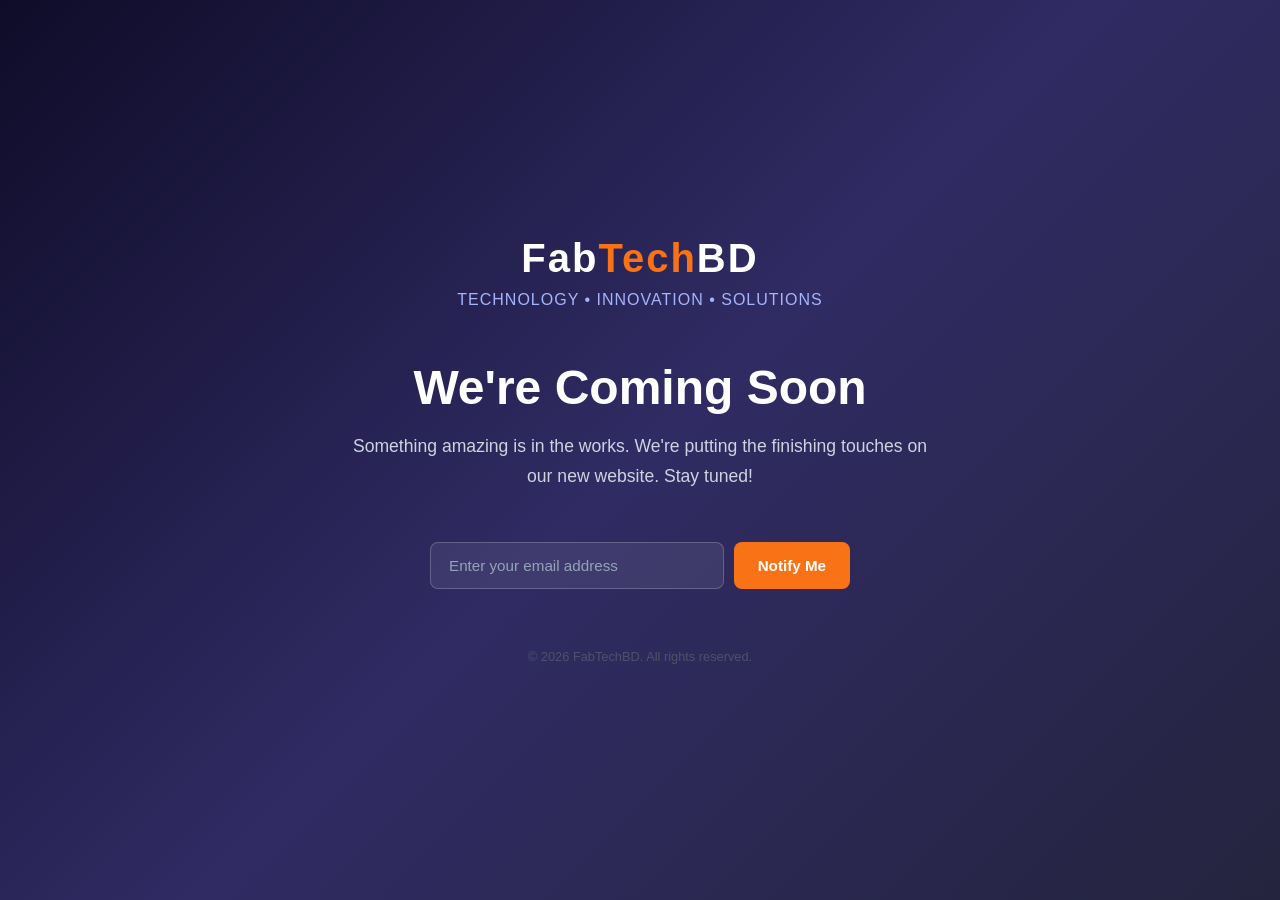
==== index.html @ 2aa3e3fb "Add initial HTML structure for coming soon page" ====
<!DOCTYPE html>
<html lang="en">
<head>
  <meta charset="UTF-8" />
  <meta name="viewport" content="width=device-width, initial-scale=1.0"/>
  <title>Coming Soon | FabTechBD</title>
  <style>
    * { margin: 0; padding: 0; box-sizing: border-box; }
    body { min-height: 100vh; display: flex; align-items: center; justify-content: center; background: linear-gradient(135deg, #0f0c29, #302b63, #24243e); font-family: 'Segoe UI', Tahoma, Geneva, Verdana, sans-serif; color: #fff; text-align: center; padding: 20px; }
    .container { max-width: 600px; }
    .logo { font-size: 2.5rem; font-weight: 800; letter-spacing: 2px; margin-bottom: 10px; }
    .logo span { color: #f97316; }
    .tagline { font-size: 1rem; color: #a5b4fc; margin-bottom: 50px; letter-spacing: 1px; text-transform: uppercase; }
    h1 { font-size: 3rem; font-weight: 700; margin-bottom: 16px; line-height: 1.2; }
    p { font-size: 1.1rem; color: #cbd5e1; margin-bottom: 50px; line-height: 1.7; }
    .countdown { display: flex; justify-content: center; gap: 20px; margin-bottom: 50px; flex-wrap: wrap; }
    .countdown-item { background: rgba(255,255,255,0.08); border: 1px solid rgba(255,255,255,0.15); border-radius: 12px; padding: 20px 24px; min-width: 90px; }
    .countdown-item .number { font-size: 2.5rem; font-weight: 700; color: #f97316; display: block; }
    .countdown-item .label { font-size: 0.75rem; color: #94a3b8; text-transform: uppercase; letter-spacing: 1px; margin-top: 4px; }
    .notify-form { display: flex; gap: 10px; max-width: 420px; margin: 0 auto; flex-wrap: wrap; justify-content: center; }
    .notify-form input { flex: 1; min-width: 220px; padding: 14px 18px; border-radius: 8px; border: 1px solid rgba(255,255,255,0.2); background: rgba(255,255,255,0.08); color: #fff; font-size: 0.95rem; outline: none; }
    .notify-form input::placeholder { color: #94a3b8; }
    .notify-form button { padding: 14px 24px; border-radius: 8px; border: none; background: #f97316; color: #fff; font-size: 0.95rem; font-weight: 600; cursor: pointer; }
    .footer { margin-top: 60px; font-size: 0.8rem; color: #475569; }
  </style>
</head>
<body>
  <div class="container">
    <div class="logo">Fab<span>Tech</span>BD</div>
    <div class="tagline">Technology &bull; Innovation &bull; Solutions</div>
    <h1>We're Coming Soon</h1>
    <p>Something amazing is in the works. We're putting the finishing touches on our new website. Stay tuned!</p>
    <div class="countdown" id="countdown">
      <div class="countdown-item"><span class="number" id="days">00</span><span class="label">Days</span></div>
      <div class="countdown-item"><span class="number" id="hours">00</span><span class="label">Hours</span></div>
      <div class="countdown-item"><span class="number" id="minutes">00</span><span class="label">Minutes</span></div>
      <div class="countdown-item"><span class="number" id="seconds">00</span><span class="label">Seconds</span></div>
    </div>
    <div class="notify-form">
      <input type="email" placeholder="Enter your email address" />
      <button type="button">Notify Me</button>
    </div>
    <div class="footer">&copy; 2026 FabTechBD. All rights reserved.</div>
  </div>
  <script>
    const launchDate = new Date('2026-09-01T00:00:00');
    function updateCountdown() {
      const now = new Date();
      const diff = launchDate - now;
      if (diff <= 0) { document.getElementById('countdown').style.display='none'; return; }
      const d = Math.floor(diff / 86400000);
      const h = Math.floor((diff % 86400000) / 3600000);
      const m = Math.floor((diff % 3600000) / 60000);
      const s = Math.floor((diff % 60000) / 1000);
      document.getElementById('days').textContent = String(d).padStart(2,'0');
      document.getElementById('hours').textContent = String(h).padStart(2,'0');
      document.getElementById('minutes').textContent = String(m).padStart(2,'0');
      document.getElementById('seconds').textContent = String(s).padStart(2,'0');
    }
    updateCountdown();
    setInterval(updateCountdown, 1000);
  </script>
</body>
</html>
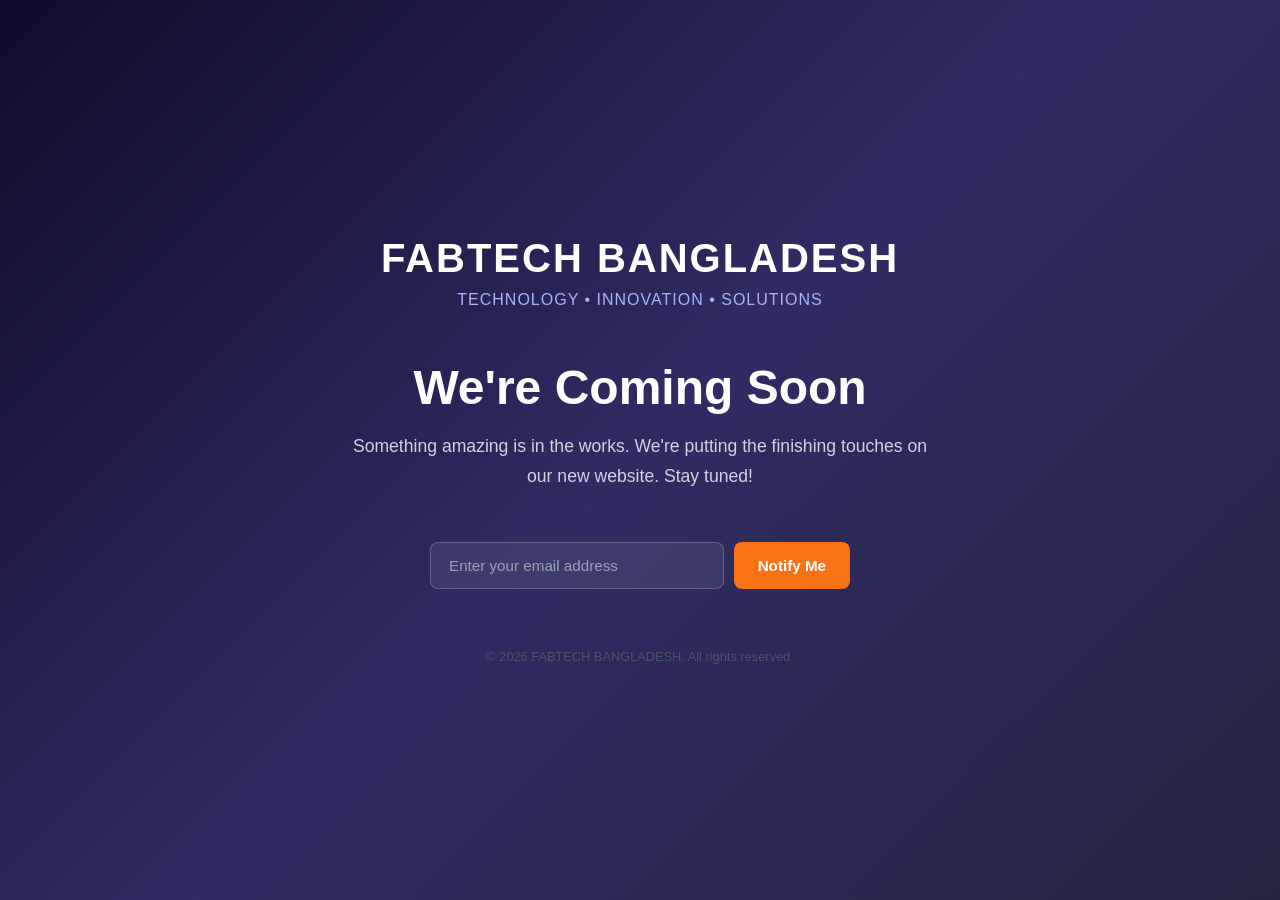
==== commit e5f8a447: "Update branding from FabTechBD to FABTECH BANGLADESH" ====
--- a/index.html
+++ b/index.html
@@ -3,7 +3,7 @@
 <head>
   <meta charset="UTF-8" />
   <meta name="viewport" content="width=device-width, initial-scale=1.0"/>
-  <title>Coming Soon | FabTechBD</title>
+  <title>Coming Soon | FABTECH BANGLADESH</title>
   <style>
     * { margin: 0; padding: 0; box-sizing: border-box; }
     body { min-height: 100vh; display: flex; align-items: center; justify-content: center; background: linear-gradient(135deg, #0f0c29, #302b63, #24243e); font-family: 'Segoe UI', Tahoma, Geneva, Verdana, sans-serif; color: #fff; text-align: center; padding: 20px; }
@@ -26,7 +26,7 @@
 </head>
 <body>
   <div class="container">
-    <div class="logo">Fab<span>Tech</span>BD</div>
+    <div class="logo">FABTECH BANGLADESH</div>
     <div class="tagline">Technology &bull; Innovation &bull; Solutions</div>
     <h1>We're Coming Soon</h1>
     <p>Something amazing is in the works. We're putting the finishing touches on our new website. Stay tuned!</p>
@@ -40,7 +40,7 @@
       <input type="email" placeholder="Enter your email address" />
       <button type="button">Notify Me</button>
     </div>
-    <div class="footer">&copy; 2026 FabTechBD. All rights reserved.</div>
+    <div class="footer">&copy; 2026 FABTECH BANGLADESH. All rights reserved.</div>
   </div>
   <script>
     const launchDate = new Date('2026-09-01T00:00:00');
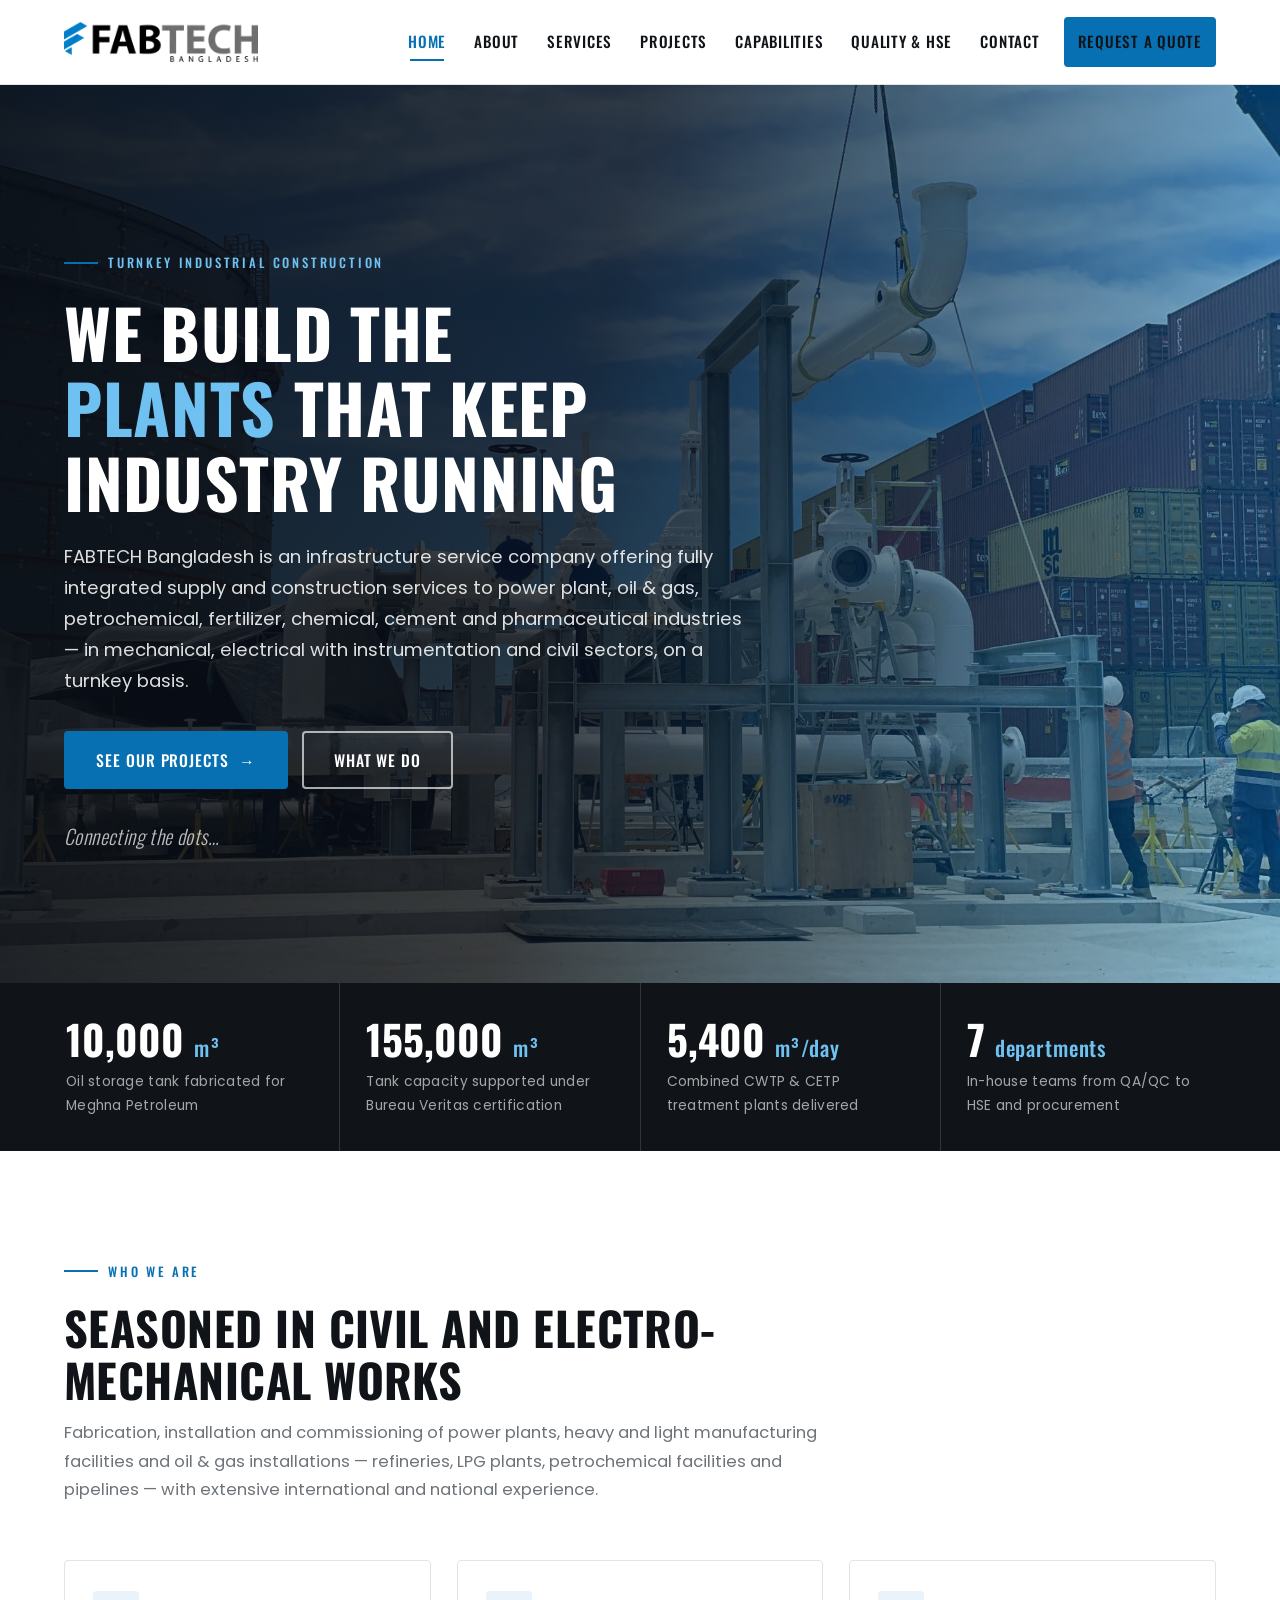
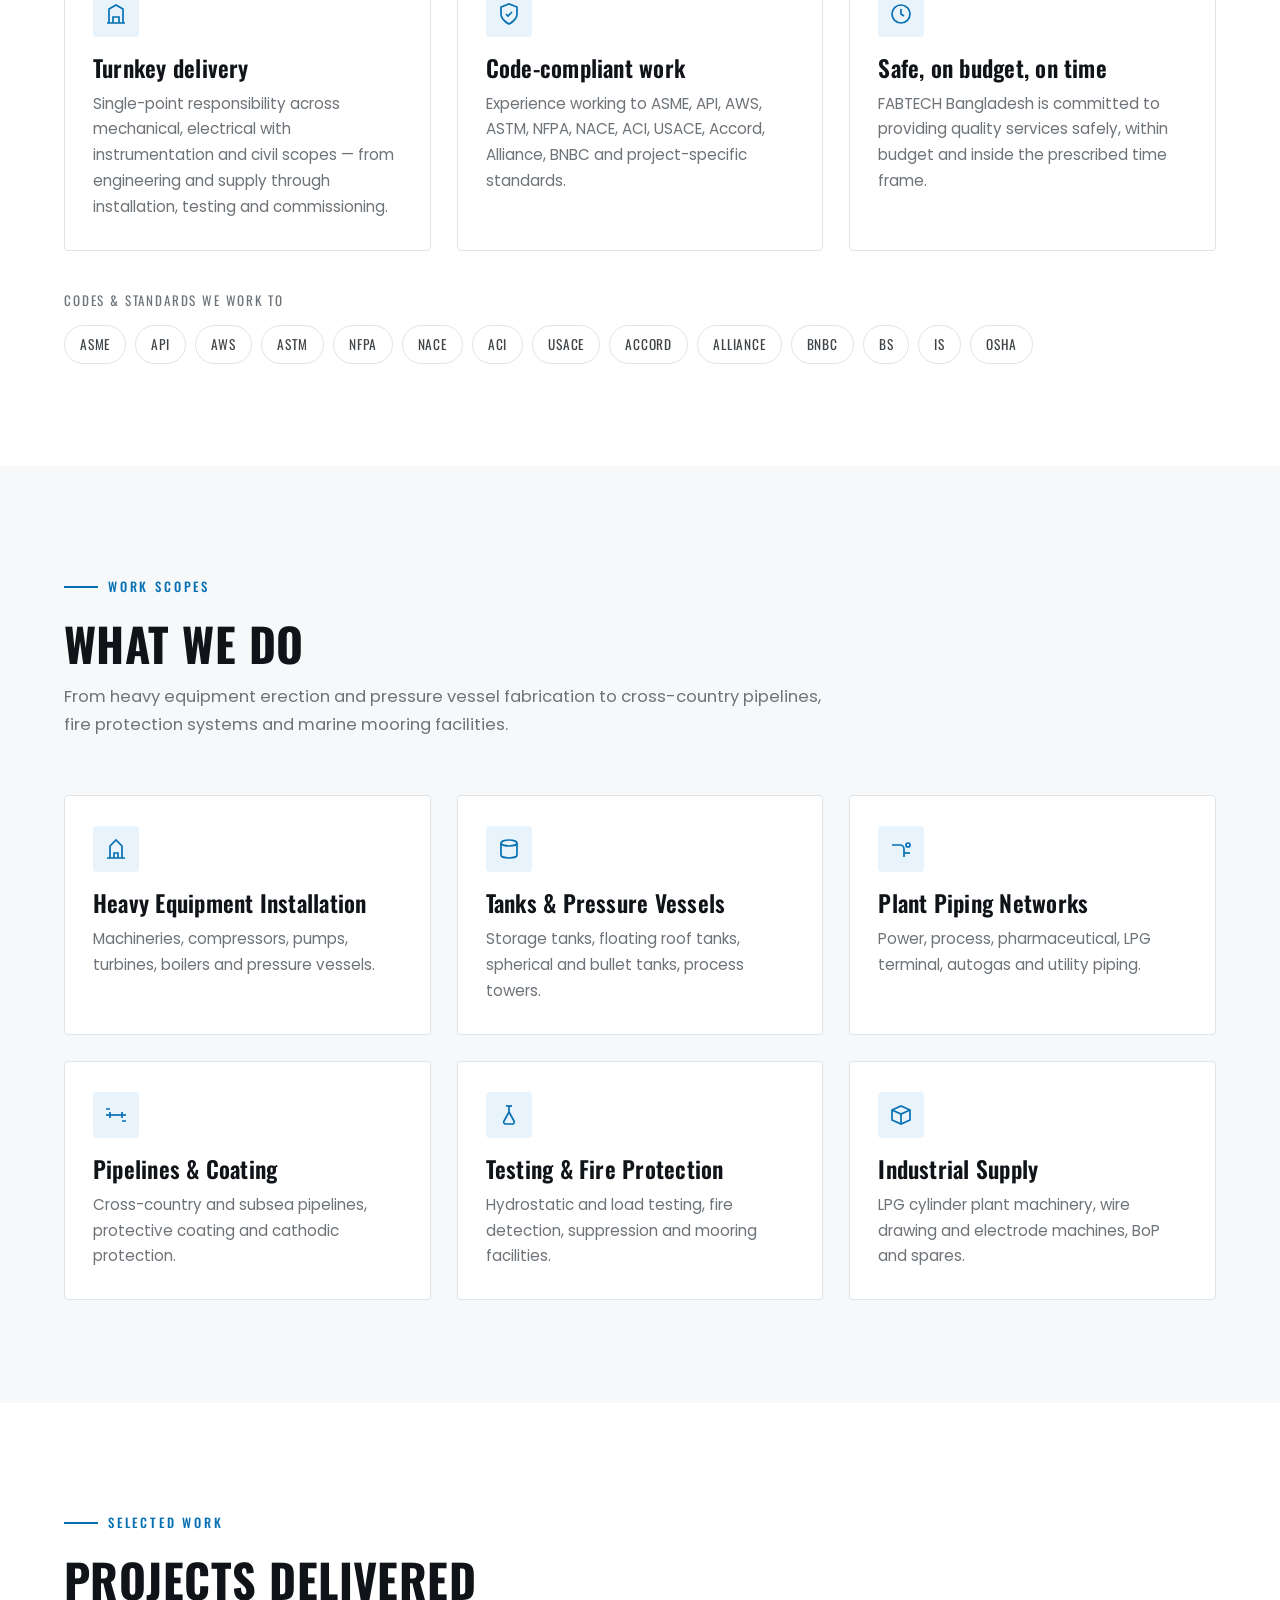
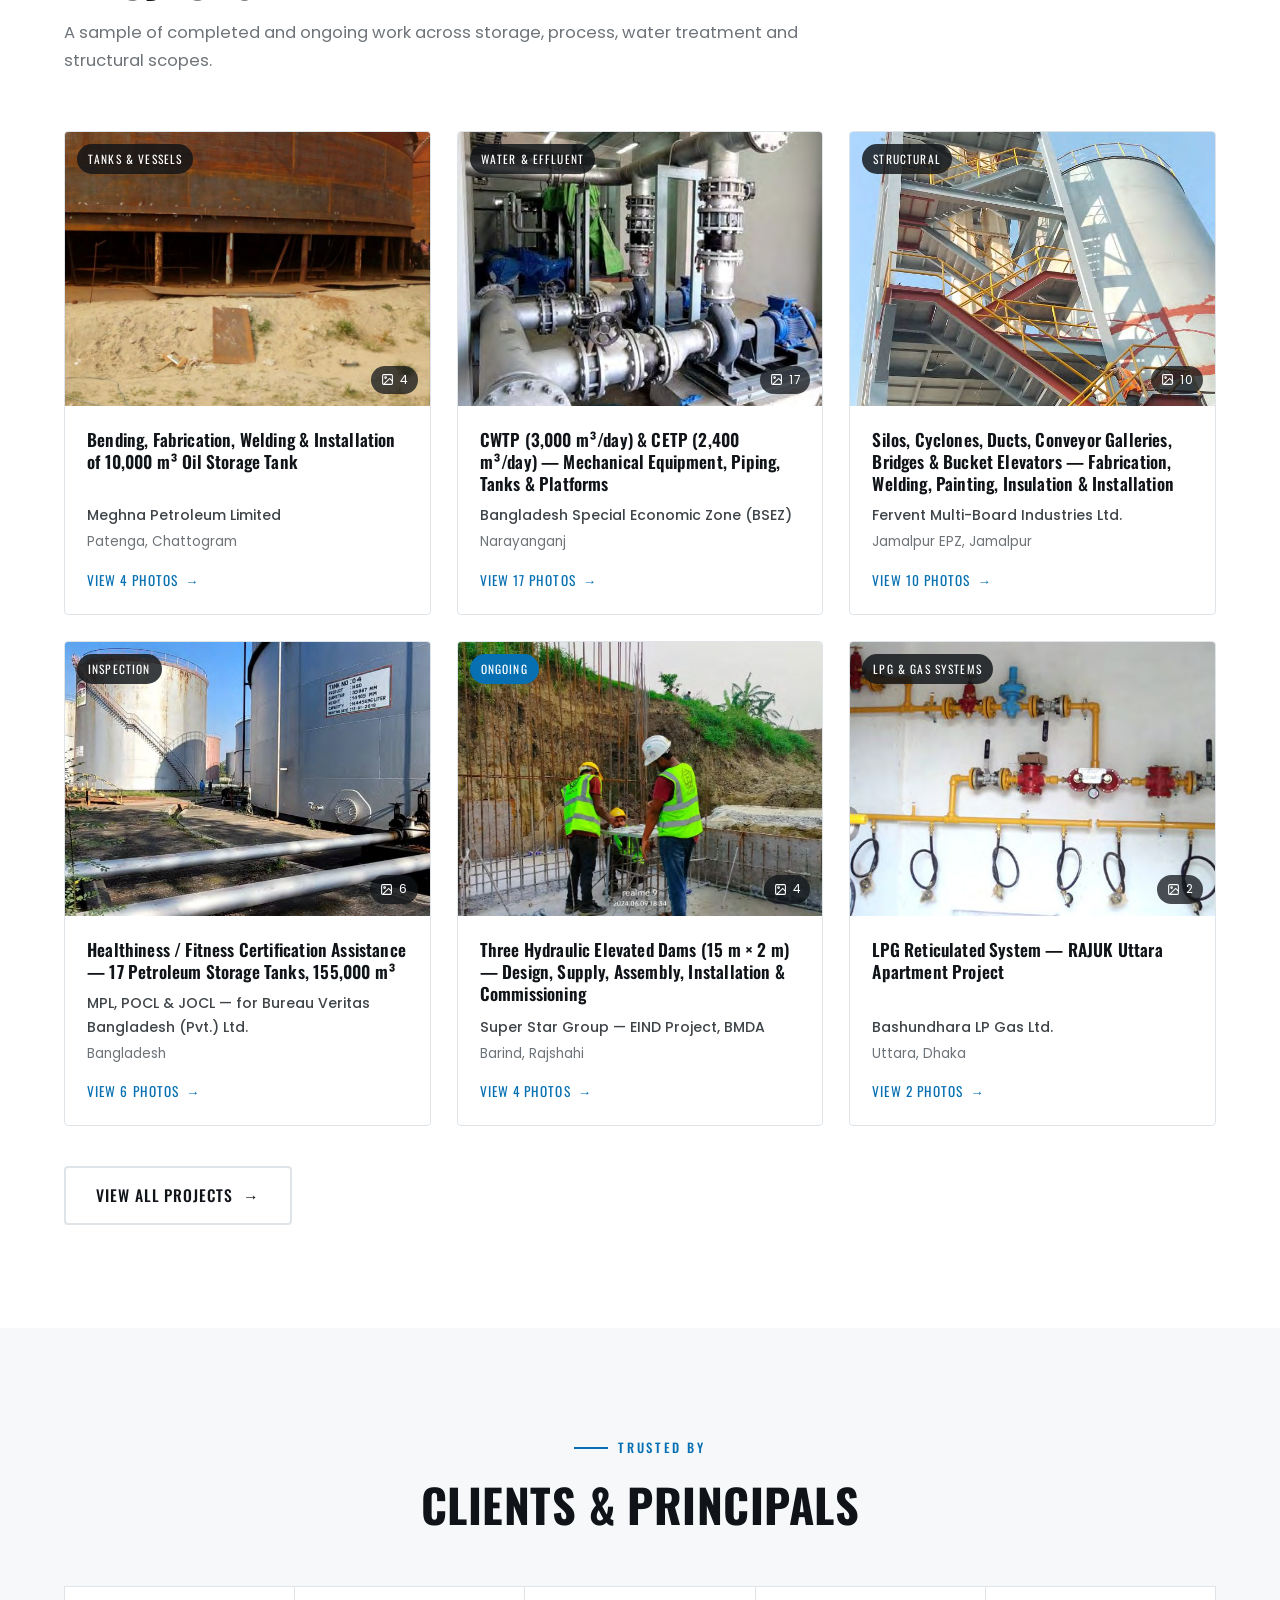
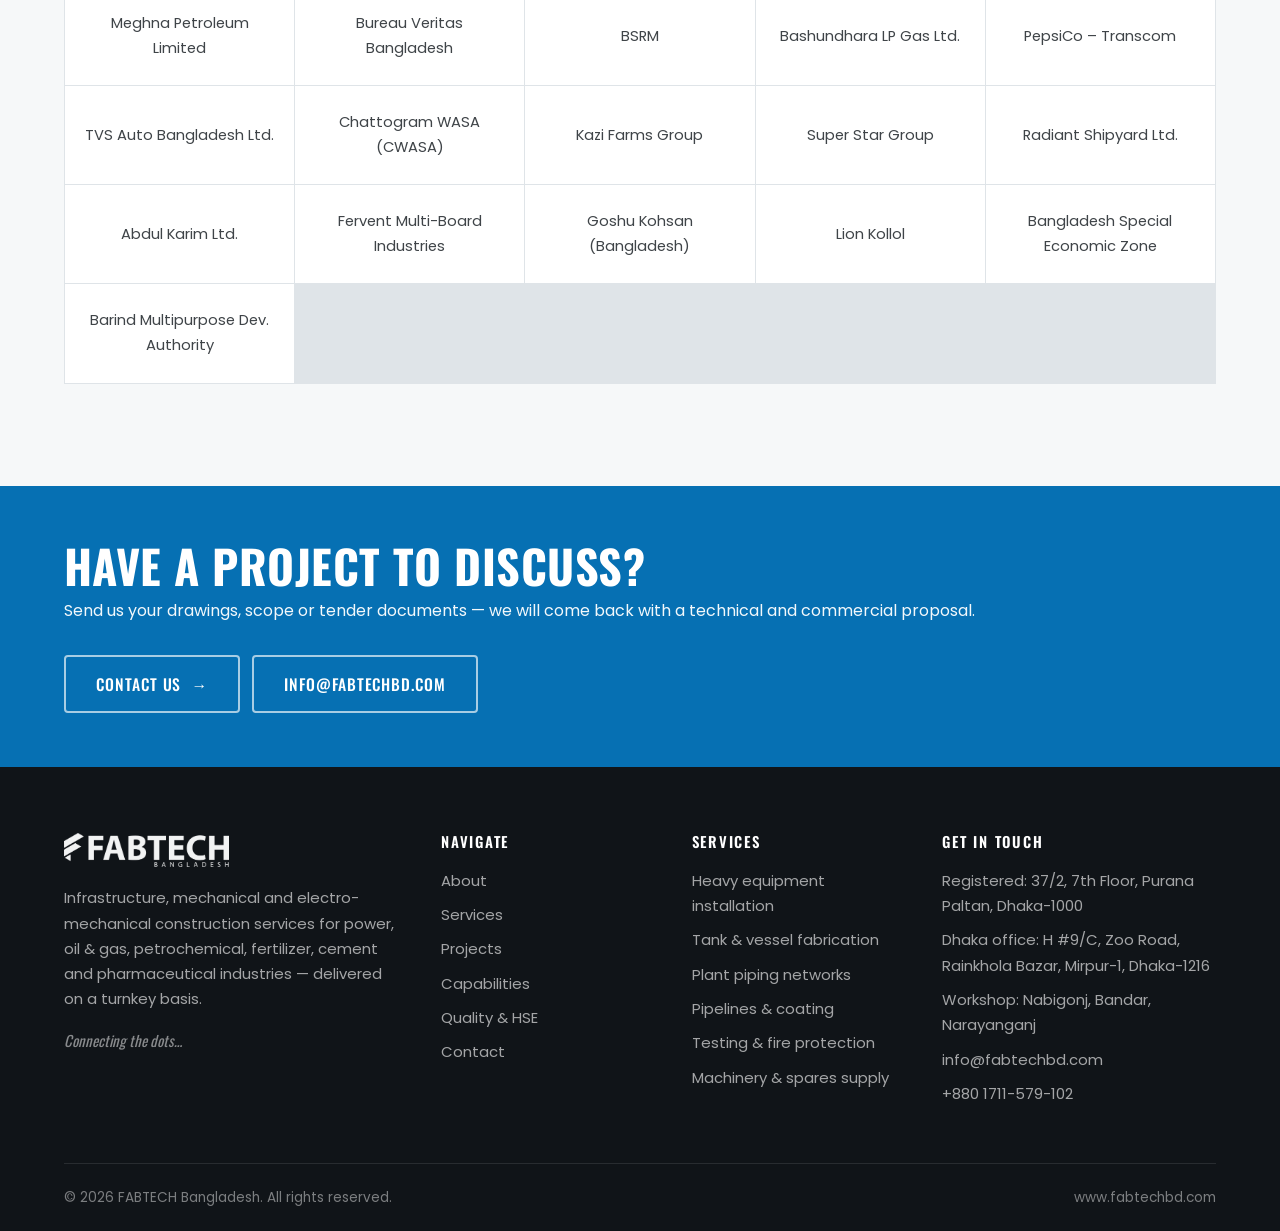
==== commit e4b37df8: "Build site from company profile" ====
--- a/index.html
+++ b/index.html
@@ -1,64 +1,336 @@
 <!DOCTYPE html>
 <html lang="en">
 <head>
-  <meta charset="UTF-8" />
-  <meta name="viewport" content="width=device-width, initial-scale=1.0"/>
-  <title>Coming Soon | FABTECH BANGLADESH</title>
-  <style>
-    * { margin: 0; padding: 0; box-sizing: border-box; }
-    body { min-height: 100vh; display: flex; align-items: center; justify-content: center; background: linear-gradient(135deg, #0f0c29, #302b63, #24243e); font-family: 'Segoe UI', Tahoma, Geneva, Verdana, sans-serif; color: #fff; text-align: center; padding: 20px; }
-    .container { max-width: 600px; }
-    .logo { font-size: 2.5rem; font-weight: 800; letter-spacing: 2px; margin-bottom: 10px; }
-    .logo span { color: #f97316; }
-    .tagline { font-size: 1rem; color: #a5b4fc; margin-bottom: 50px; letter-spacing: 1px; text-transform: uppercase; }
-    h1 { font-size: 3rem; font-weight: 700; margin-bottom: 16px; line-height: 1.2; }
-    p { font-size: 1.1rem; color: #cbd5e1; margin-bottom: 50px; line-height: 1.7; }
-    .countdown { display: flex; justify-content: center; gap: 20px; margin-bottom: 50px; flex-wrap: wrap; }
-    .countdown-item { background: rgba(255,255,255,0.08); border: 1px solid rgba(255,255,255,0.15); border-radius: 12px; padding: 20px 24px; min-width: 90px; }
-    .countdown-item .number { font-size: 2.5rem; font-weight: 700; color: #f97316; display: block; }
-    .countdown-item .label { font-size: 0.75rem; color: #94a3b8; text-transform: uppercase; letter-spacing: 1px; margin-top: 4px; }
-    .notify-form { display: flex; gap: 10px; max-width: 420px; margin: 0 auto; flex-wrap: wrap; justify-content: center; }
-    .notify-form input { flex: 1; min-width: 220px; padding: 14px 18px; border-radius: 8px; border: 1px solid rgba(255,255,255,0.2); background: rgba(255,255,255,0.08); color: #fff; font-size: 0.95rem; outline: none; }
-    .notify-form input::placeholder { color: #94a3b8; }
-    .notify-form button { padding: 14px 24px; border-radius: 8px; border: none; background: #f97316; color: #fff; font-size: 0.95rem; font-weight: 600; cursor: pointer; }
-    .footer { margin-top: 60px; font-size: 0.8rem; color: #475569; }
-  </style>
+<meta charset="utf-8">
+<meta name="viewport" content="width=device-width, initial-scale=1">
+<script>document.documentElement.className+=" js";</script>
+<title>FABTECH Bangladesh — Mechanical, Electrical &amp; Civil Construction Contractor</title>
+<meta name="description" content="FABTECH Bangladesh delivers turnkey mechanical, electrical and civil construction for power plants, oil &amp; gas, petrochemical, fertilizer, cement and pharmaceutical industries — tanks, pressure vessels, plant piping, pipelines, fire protection and industrial supply.">
+<link rel="canonical" href="https://fabtechbd.com/">
+<meta property="og:type" content="website">
+<meta property="og:site_name" content="FABTECH Bangladesh">
+<meta property="og:title" content="FABTECH Bangladesh — Mechanical, Electrical &amp; Civil Construction Contractor">
+<meta property="og:description" content="FABTECH Bangladesh delivers turnkey mechanical, electrical and civil construction for power plants, oil &amp; gas, petrochemical, fertilizer, cement and pharmaceutical industries — tanks, pressure vessels, plant piping, pipelines, fire protection and industrial supply.">
+<meta property="og:url" content="https://fabtechbd.com/">
+<meta property="og:image" content="https://fabtechbd.com/assets/img/brand/hero.jpg">
+<meta name="theme-color" content="#027dc4">
+<link rel="icon" href="assets/img/brand/favicon.png" type="image/png">
+<link rel="apple-touch-icon" href="assets/img/brand/logo-900.png">
+<link rel="preload" href="assets/fonts/oswald-latin-700-normal.woff2" as="font" type="font/woff2" crossorigin>
+<link rel="preload" href="assets/fonts/poppins-latin-400-normal.woff2" as="font" type="font/woff2" crossorigin>
+<link rel="stylesheet" href="assets/css/fonts.css">
+<link rel="stylesheet" href="assets/css/style.css">
+<script type="application/ld+json">{"@context": "https://schema.org", "@type": "Organization", "name": "FABTECH Bangladesh", "url": "https://fabtechbd.com", "logo": "https://fabtechbd.com/assets/img/brand/logo.png", "email": "info@fabtechbd.com", "telephone": "+880 1711-579-102", "address": {"@type": "PostalAddress", "streetAddress": "37/2, 7th Floor, Purana Paltan", "addressLocality": "Dhaka", "postalCode": "1000", "addressCountry": "BD"}, "description": "Infrastructure service company offering fully integrated supply and construction services to power plant, oil and gas, petrochemical, fertilizer, chemical, cement and pharmaceutical industries on a turnkey basis."}</script>
 </head>
 <body>
-  <div class="container">
-    <div class="logo">FABTECH BANGLADESH</div>
-    <div class="tagline">Technology &bull; Innovation &bull; Solutions</div>
-    <h1>We're Coming Soon</h1>
-    <p>Something amazing is in the works. We're putting the finishing touches on our new website. Stay tuned!</p>
-    <div class="countdown" id="countdown">
-      <div class="countdown-item"><span class="number" id="days">00</span><span class="label">Days</span></div>
-      <div class="countdown-item"><span class="number" id="hours">00</span><span class="label">Hours</span></div>
-      <div class="countdown-item"><span class="number" id="minutes">00</span><span class="label">Minutes</span></div>
-      <div class="countdown-item"><span class="number" id="seconds">00</span><span class="label">Seconds</span></div>
-    </div>
-    <div class="notify-form">
-      <input type="email" placeholder="Enter your email address" />
-      <button type="button">Notify Me</button>
-    </div>
-    <div class="footer">&copy; 2026 FABTECH BANGLADESH. All rights reserved.</div>
-  </div>
-  <script>
-    const launchDate = new Date('2026-09-01T00:00:00');
-    function updateCountdown() {
-      const now = new Date();
-      const diff = launchDate - now;
-      if (diff <= 0) { document.getElementById('countdown').style.display='none'; return; }
-      const d = Math.floor(diff / 86400000);
-      const h = Math.floor((diff % 86400000) / 3600000);
-      const m = Math.floor((diff % 3600000) / 60000);
-      const s = Math.floor((diff % 60000) / 1000);
-      document.getElementById('days').textContent = String(d).padStart(2,'0');
-      document.getElementById('hours').textContent = String(h).padStart(2,'0');
-      document.getElementById('minutes').textContent = String(m).padStart(2,'0');
-      document.getElementById('seconds').textContent = String(s).padStart(2,'0');
-    }
-    updateCountdown();
-    setInterval(updateCountdown, 1000);
-  </script>
+<header class="site-header">
+  <div class="wrap header-inner">
+    <a class="brand" href="index.html" aria-label="FABTECH Bangladesh — home">
+      <img src="assets/img/brand/logo-900.png" alt="FABTECH Bangladesh" width="900" height="186">
+    </a>
+    <nav class="nav" id="nav">
+      <a href="index.html" class="active">Home</a><a href="about.html">About</a><a href="services.html">Services</a><a href="projects.html">Projects</a><a href="capabilities.html">Capabilities</a><a href="quality.html">Quality &amp; HSE</a><a href="contact.html">Contact</a>
+      <a class="btn btn-primary header-cta" href="contact.html">Request a quote</a>
+    </nav>
+    <button class="burger" aria-label="Toggle menu" aria-expanded="false" aria-controls="nav"><span></span></button>
+  </div>
+</header>
+
+<section class="hero hero-home" style="background-image:url('assets/img/brand/hero.jpg')">
+  <div class="wrap">
+    <span class="eyebrow">Turnkey industrial construction</span>
+    <h1>We build the <em>plants</em> that keep industry running</h1>
+    <p class="hero-lead">FABTECH Bangladesh is an infrastructure service company offering fully integrated
+      supply and construction services to power plant, oil &amp; gas, petrochemical, fertilizer, chemical,
+      cement and pharmaceutical industries &mdash; in mechanical, electrical with instrumentation and civil
+      sectors, on a turnkey basis.</p>
+    <div class="hero-actions">
+      <a class="btn btn-primary" href="projects.html">See our projects <span class="arw">&rarr;</span></a>
+      <a class="btn btn-ghost" href="services.html">What we do</a>
+    </div>
+    <p class="tagline">Connecting the dots…</p>
+  </div>
+</section>
+
+<section class="stats-wrap" style="background:var(--ink)">
+  <div class="wrap" style="padding:0">
+    <div class="stats">
+      <div class="stat"><div class="num">10,000 <span>m&sup3;</span></div><div class="lbl">Oil storage tank fabricated for Meghna Petroleum</div></div>
+      <div class="stat"><div class="num">155,000 <span>m&sup3;</span></div><div class="lbl">Tank capacity supported under Bureau Veritas certification</div></div>
+      <div class="stat"><div class="num">5,400 <span>m&sup3;/day</span></div><div class="lbl">Combined CWTP &amp; CETP treatment plants delivered</div></div>
+      <div class="stat"><div class="num">7 <span>departments</span></div><div class="lbl">In-house teams from QA/QC to HSE and procurement</div></div>
+    </div>
+  </div>
+</section>
+
+<section class="section">
+  <div class="wrap">
+    <div class="section-head">
+      <span class="eyebrow">Who we are</span>
+      <h2>Seasoned in civil and electro-mechanical works</h2>
+      <p>Fabrication, installation and commissioning of power plants, heavy and light manufacturing
+        facilities and oil &amp; gas installations &mdash; refineries, LPG plants, petrochemical facilities
+        and pipelines &mdash; with extensive international and national experience.</p>
+    </div>
+    <div class="grid grid-3">
+      <div class="card rv">
+        <div class="ico"><svg viewBox="0 0 24 24" aria-hidden="true" focusable="false"><path d="M3 21h18M5 21V7l7-4 7 4v14M9 21v-6h6v6"/></svg></div>
+        <h3>Turnkey delivery</h3>
+        <p>Single-point responsibility across mechanical, electrical with instrumentation and civil
+          scopes &mdash; from engineering and supply through installation, testing and commissioning.</p>
+      </div>
+      <div class="card rv">
+        <div class="ico"><svg viewBox="0 0 24 24" aria-hidden="true" focusable="false"><path d="M12 22s8-4 8-10V5l-8-3-8 3v7c0 6 8 10 8 10z"/><path d="m9 12 2 2 4-4"/></svg></div>
+        <h3>Code-compliant work</h3>
+        <p>Experience working to ASME, API, AWS, ASTM, NFPA, NACE, ACI, USACE, Accord, Alliance, BNBC
+          and project-specific standards.</p>
+      </div>
+      <div class="card rv">
+        <div class="ico"><svg viewBox="0 0 24 24" aria-hidden="true" focusable="false"><circle cx="12" cy="12" r="9"/><path d="M12 7v5l3 2"/></svg></div>
+        <h3>Safe, on budget, on time</h3>
+        <p>FABTECH Bangladesh is committed to providing quality services safely, within budget and
+          inside the prescribed time frame.</p>
+      </div>
+    </div>
+    <div style="margin-top:38px" class="rv">
+      <p style="font-family:var(--display);text-transform:uppercase;letter-spacing:.14em;font-size:.82rem;color:var(--grey);margin-bottom:14px">Codes &amp; standards we work to</p>
+      <div class="pill-row"><span class="pill">ASME</span><span class="pill">API</span><span class="pill">AWS</span><span class="pill">ASTM</span><span class="pill">NFPA</span><span class="pill">NACE</span><span class="pill">ACI</span><span class="pill">USACE</span><span class="pill">Accord</span><span class="pill">Alliance</span><span class="pill">BNBC</span><span class="pill">BS</span><span class="pill">IS</span><span class="pill">OSHA</span></div>
+    </div>
+  </div>
+</section>
+
+<section class="section section-alt">
+  <div class="wrap">
+    <div class="section-head">
+      <span class="eyebrow">Work scopes</span>
+      <h2>What we do</h2>
+      <p>From heavy equipment erection and pressure vessel fabrication to cross-country pipelines,
+        fire protection systems and marine mooring facilities.</p>
+    </div>
+    <div class="grid grid-3">
+      <a class="card rv" href="services.html#heavy-equipment">
+        <div class="ico"><svg viewBox="0 0 24 24" aria-hidden="true" focusable="false"><path d="M3 21h18M6 21V9l6-6 6 6v12"/><path d="M10 21v-5h4v5"/></svg></div>
+        <h3>Heavy Equipment Installation</h3>
+        <p>Machineries, compressors, pumps, turbines, boilers and pressure vessels.</p>
+      </a>
+      <a class="card rv" href="services.html#fabrication">
+        <div class="ico"><svg viewBox="0 0 24 24" aria-hidden="true" focusable="false"><ellipse cx="12" cy="6" rx="8" ry="3"/><path d="M4 6v12c0 1.7 3.6 3 8 3s8-1.3 8-3V6"/></svg></div>
+        <h3>Tanks &amp; Pressure Vessels</h3>
+        <p>Storage tanks, floating roof tanks, spherical and bullet tanks, process towers.</p>
+      </a>
+      <a class="card rv" href="services.html#piping">
+        <div class="ico"><svg viewBox="0 0 24 24" aria-hidden="true" focusable="false"><path d="M3 8h8a4 4 0 0 1 4 4v8"/><path d="M21 16h-6"/><circle cx="19" cy="8" r="2"/></svg></div>
+        <h3>Plant Piping Networks</h3>
+        <p>Power, process, pharmaceutical, LPG terminal, autogas and utility piping.</p>
+      </a>
+      <a class="card rv" href="services.html#pipeline">
+        <div class="ico"><svg viewBox="0 0 24 24" aria-hidden="true" focusable="false"><path d="M2 12h20"/><path d="M6 9v6M18 9v6"/><path d="M2 6h4M18 18h4"/></svg></div>
+        <h3>Pipelines &amp; Coating</h3>
+        <p>Cross-country and subsea pipelines, protective coating and cathodic protection.</p>
+      </a>
+      <a class="card rv" href="services.html#testing">
+        <div class="ico"><svg viewBox="0 0 24 24" aria-hidden="true" focusable="false"><path d="M12 3v6l5 9a2 2 0 0 1-2 3H9a2 2 0 0 1-2-3l5-9V3"/><path d="M9 3h6"/></svg></div>
+        <h3>Testing &amp; Fire Protection</h3>
+        <p>Hydrostatic and load testing, fire detection, suppression and mooring facilities.</p>
+      </a>
+      <a class="card rv" href="services.html#supply">
+        <div class="ico"><svg viewBox="0 0 24 24" aria-hidden="true" focusable="false"><path d="M3 7l9-4 9 4v10l-9 4-9-4z"/><path d="M3 7l9 4 9-4M12 11v10"/></svg></div>
+        <h3>Industrial Supply</h3>
+        <p>LPG cylinder plant machinery, wire drawing and electrode machines, BoP and spares.</p>
+      </a>
+    </div>
+  </div>
+</section>
+
+<section class="section">
+  <div class="wrap">
+    <div class="section-head">
+      <span class="eyebrow">Selected work</span>
+      <h2>Projects delivered</h2>
+      <p>A sample of completed and ongoing work across storage, process, water treatment and
+        structural scopes.</p>
+    </div>
+    <div class="grid grid-3">
+      <article class="proj rv" data-cat="tanks" data-status="completed">
+        <div class="proj-cover">
+          <span class="proj-tag">Tanks &amp; Vessels</span>
+          <span class="proj-count"><svg width="13" height="13" viewBox="0 0 24 24" fill="none" stroke="currentColor" stroke-width="2" aria-hidden="true" focusable="false"><rect x="3" y="3" width="18" height="18" rx="2"/><circle cx="8.5" cy="8.5" r="1.5"/><path d="m21 15-5-5L5 21"/></svg>4</span>
+          <img src="assets/img/projects/p17-2.jpg" alt="Bending, Fabrication, Welding & Installation of 10,000 m³ Oil Storage Tank" loading="lazy" decoding="async">
+        </div>
+        <div class="proj-body">
+          <h3>Bending, Fabrication, Welding &amp; Installation of 10,000 m³ Oil Storage Tank</h3>
+          <div class="proj-meta">
+            <strong>Meghna Petroleum Limited</strong>
+            <span class="loc">Patenga, Chattogram</span>
+          </div>
+          <button class="proj-open" data-gallery="assets/img/projects/p16-1.jpg|assets/img/projects/p16-2.jpg|assets/img/projects/p17-1.jpg|assets/img/projects/p17-2.jpg" data-caption="Bending, Fabrication, Welding & Installation of 10,000 m³ Oil Storage Tank — Meghna Petroleum Limited">
+            View 4 photos <span aria-hidden="true">&rarr;</span>
+          </button>
+        </div>
+      </article>
+      <article class="proj rv" data-cat="water" data-status="completed">
+        <div class="proj-cover">
+          <span class="proj-tag">Water &amp; Effluent</span>
+          <span class="proj-count"><svg width="13" height="13" viewBox="0 0 24 24" fill="none" stroke="currentColor" stroke-width="2" aria-hidden="true" focusable="false"><rect x="3" y="3" width="18" height="18" rx="2"/><circle cx="8.5" cy="8.5" r="1.5"/><path d="m21 15-5-5L5 21"/></svg>17</span>
+          <img src="assets/img/projects/p25-2.jpg" alt="CWTP (3,000 m³/day) & CETP (2,400 m³/day) - Mechanical Equipment, Piping, Tanks & Platforms" loading="lazy" decoding="async">
+        </div>
+        <div class="proj-body">
+          <h3>CWTP (3,000 m³/day) &amp; CETP (2,400 m³/day) — Mechanical Equipment, Piping, Tanks &amp; Platforms</h3>
+          <div class="proj-meta">
+            <strong>Bangladesh Special Economic Zone (BSEZ)</strong>
+            <span class="loc">Narayanganj</span>
+          </div>
+          <button class="proj-open" data-gallery="assets/img/projects/p25-1.jpg|assets/img/projects/p25-2.jpg|assets/img/projects/p25-3.jpg|assets/img/projects/p25-4.jpg|assets/img/projects/p25-5.jpg|assets/img/projects/p26-1.jpg|assets/img/projects/p26-2.jpg|assets/img/projects/p26-3.jpg|assets/img/projects/p26-4.jpg|assets/img/projects/p26-5.jpg|assets/img/projects/p26-6.jpg|assets/img/projects/p26-7.jpg|assets/img/projects/p26-8.jpg|assets/img/projects/p27-1.jpg|assets/img/projects/p27-2.jpg|assets/img/projects/p27-3.jpg|assets/img/projects/p27-4.jpg" data-caption="CWTP (3,000 m³/day) & CETP (2,400 m³/day) - Mechanical Equipment, Piping, Tanks & Platforms — Bangladesh Special Economic Zone (BSEZ)">
+            View 17 photos <span aria-hidden="true">&rarr;</span>
+          </button>
+        </div>
+      </article>
+      <article class="proj rv" data-cat="structural" data-status="completed">
+        <div class="proj-cover">
+          <span class="proj-tag">Structural</span>
+          <span class="proj-count"><svg width="13" height="13" viewBox="0 0 24 24" fill="none" stroke="currentColor" stroke-width="2" aria-hidden="true" focusable="false"><rect x="3" y="3" width="18" height="18" rx="2"/><circle cx="8.5" cy="8.5" r="1.5"/><path d="m21 15-5-5L5 21"/></svg>10</span>
+          <img src="assets/img/projects/p31-1.jpg" alt="Silos, Cyclones, Ducts, Conveyor Galleries, Bridges & Bucket Elevators - Fabrication, Welding, Painting, Insulation & Installation" loading="lazy" decoding="async">
+        </div>
+        <div class="proj-body">
+          <h3>Silos, Cyclones, Ducts, Conveyor Galleries, Bridges &amp; Bucket Elevators — Fabrication, Welding, Painting, Insulation &amp; Installation</h3>
+          <div class="proj-meta">
+            <strong>Fervent Multi-Board Industries Ltd.</strong>
+            <span class="loc">Jamalpur EPZ, Jamalpur</span>
+          </div>
+          <button class="proj-open" data-gallery="assets/img/projects/p31-1.jpg|assets/img/projects/p31-2.jpg|assets/img/projects/p32-1.jpg|assets/img/projects/p33-1.jpg|assets/img/projects/p34-1.jpg|assets/img/projects/p34-2.jpg|assets/img/projects/p34-3.jpg|assets/img/projects/p35-1.jpg|assets/img/projects/p36-1.jpg|assets/img/projects/p36-2.jpg" data-caption="Silos, Cyclones, Ducts, Conveyor Galleries, Bridges & Bucket Elevators - Fabrication, Welding, Painting, Insulation & Installation — Fervent Multi-Board Industries Ltd.">
+            View 10 photos <span aria-hidden="true">&rarr;</span>
+          </button>
+        </div>
+      </article>
+      <article class="proj rv" data-cat="inspection" data-status="completed">
+        <div class="proj-cover">
+          <span class="proj-tag">Inspection</span>
+          <span class="proj-count"><svg width="13" height="13" viewBox="0 0 24 24" fill="none" stroke="currentColor" stroke-width="2" aria-hidden="true" focusable="false"><rect x="3" y="3" width="18" height="18" rx="2"/><circle cx="8.5" cy="8.5" r="1.5"/><path d="m21 15-5-5L5 21"/></svg>6</span>
+          <img src="assets/img/projects/p22-4.jpg" alt="Healthiness / Fitness Certification Assistance - 17 Petroleum Storage Tanks, 155,000 m³" loading="lazy" decoding="async">
+        </div>
+        <div class="proj-body">
+          <h3>Healthiness / Fitness Certification Assistance — 17 Petroleum Storage Tanks, 155,000 m³</h3>
+          <div class="proj-meta">
+            <strong>MPL, POCL &amp; JOCL — for Bureau Veritas Bangladesh (Pvt.) Ltd.</strong>
+            <span class="loc">Bangladesh</span>
+          </div>
+          <button class="proj-open" data-gallery="assets/img/projects/p21-1.jpg|assets/img/projects/p21-2.jpg|assets/img/projects/p22-1.jpg|assets/img/projects/p22-2.jpg|assets/img/projects/p22-3.jpg|assets/img/projects/p22-4.jpg" data-caption="Healthiness / Fitness Certification Assistance - 17 Petroleum Storage Tanks, 155,000 m³ — MPL, POCL & JOCL - for Bureau Veritas Bangladesh (Pvt.) Ltd.">
+            View 6 photos <span aria-hidden="true">&rarr;</span>
+          </button>
+        </div>
+      </article>
+      <article class="proj rv" data-cat="structural" data-status="ongoing">
+        <div class="proj-cover">
+          <span class="proj-tag live">Ongoing</span>
+          <span class="proj-count"><svg width="13" height="13" viewBox="0 0 24 24" fill="none" stroke="currentColor" stroke-width="2" aria-hidden="true" focusable="false"><rect x="3" y="3" width="18" height="18" rx="2"/><circle cx="8.5" cy="8.5" r="1.5"/><path d="m21 15-5-5L5 21"/></svg>4</span>
+          <img src="assets/img/projects/p40-1.jpg" alt="Three Hydraulic Elevated Dams (15 m x 2 m) - Design, Supply, Assembly, Installation & Commissioning" loading="lazy" decoding="async">
+        </div>
+        <div class="proj-body">
+          <h3>Three Hydraulic Elevated Dams (15 m × 2 m) — Design, Supply, Assembly, Installation &amp; Commissioning</h3>
+          <div class="proj-meta">
+            <strong>Super Star Group — EIND Project, BMDA</strong>
+            <span class="loc">Barind, Rajshahi</span>
+          </div>
+          <button class="proj-open" data-gallery="assets/img/projects/p39-1.jpg|assets/img/projects/p40-1.jpg|assets/img/projects/p40-2.jpg|assets/img/projects/p40-3.jpg" data-caption="Three Hydraulic Elevated Dams (15 m x 2 m) - Design, Supply, Assembly, Installation & Commissioning — Super Star Group - EIND Project, BMDA">
+            View 4 photos <span aria-hidden="true">&rarr;</span>
+          </button>
+        </div>
+      </article>
+      <article class="proj rv" data-cat="lpg" data-status="completed">
+        <div class="proj-cover">
+          <span class="proj-tag">LPG &amp; Gas Systems</span>
+          <span class="proj-count"><svg width="13" height="13" viewBox="0 0 24 24" fill="none" stroke="currentColor" stroke-width="2" aria-hidden="true" focusable="false"><rect x="3" y="3" width="18" height="18" rx="2"/><circle cx="8.5" cy="8.5" r="1.5"/><path d="m21 15-5-5L5 21"/></svg>2</span>
+          <img src="assets/img/projects/p14-2.jpg" alt="LPG Reticulated System - RAJUK Uttara Apartment Project" loading="lazy" decoding="async">
+        </div>
+        <div class="proj-body">
+          <h3>LPG Reticulated System — RAJUK Uttara Apartment Project</h3>
+          <div class="proj-meta">
+            <strong>Bashundhara LP Gas Ltd.</strong>
+            <span class="loc">Uttara, Dhaka</span>
+          </div>
+          <button class="proj-open" data-gallery="assets/img/projects/p14-1.jpg|assets/img/projects/p14-2.jpg" data-caption="LPG Reticulated System - RAJUK Uttara Apartment Project — Bashundhara LP Gas Ltd.">
+            View 2 photos <span aria-hidden="true">&rarr;</span>
+          </button>
+        </div>
+      </article>
+    </div>
+    <div style="margin-top:40px">
+      <a class="btn btn-outline" href="projects.html">View all projects <span class="arw">&rarr;</span></a>
+    </div>
+  </div>
+</section>
+
+<section class="section section-alt">
+  <div class="wrap">
+    <div class="section-head center">
+      <span class="eyebrow">Trusted by</span>
+      <h2>Clients &amp; principals</h2>
+    </div>
+    <div class="clients rv"><div>Meghna Petroleum Limited</div><div>Bureau Veritas Bangladesh</div><div>BSRM</div><div>Bashundhara LP Gas Ltd.</div><div>PepsiCo – Transcom</div><div>TVS Auto Bangladesh Ltd.</div><div>Chattogram WASA (CWASA)</div><div>Kazi Farms Group</div><div>Super Star Group</div><div>Radiant Shipyard Ltd.</div><div>Abdul Karim Ltd.</div><div>Fervent Multi-Board Industries</div><div>Goshu Kohsan (Bangladesh)</div><div>Lion Kollol</div><div>Bangladesh Special Economic Zone</div><div>Barind Multipurpose Dev. Authority</div></div>
+  </div>
+</section>
+<section class="cta-band">
+  <div class="wrap">
+    <div>
+      <h2>Have a project to discuss?</h2>
+      <p>Send us your drawings, scope or tender documents &mdash; we will come back with a technical and commercial proposal.</p>
+    </div>
+    <div style="display:flex;gap:12px;flex-wrap:wrap">
+      <a class="btn btn-ghost" href="contact.html">Contact us <span class="arw">&rarr;</span></a>
+      <a class="btn btn-ghost" href="mailto:info@fabtechbd.com">info@fabtechbd.com</a>
+    </div>
+  </div>
+</section>
+
+<footer class="site-footer">
+  <div class="wrap">
+    <div class="footer-grid">
+      <div>
+        <img class="footer-logo" src="assets/img/brand/logo-900.png" alt="FABTECH Bangladesh" width="900" height="186">
+        <p>Infrastructure, mechanical and electro-mechanical construction services for power, oil &amp; gas, petrochemical, fertilizer, cement and pharmaceutical industries &mdash; delivered on a turnkey basis.</p>
+        <p class="footer-tag">Connecting the dots…</p>
+      </div>
+      <div>
+        <h3>Navigate</h3>
+        <ul><li><a href="about.html">About</a></li><li><a href="services.html">Services</a></li><li><a href="projects.html">Projects</a></li><li><a href="capabilities.html">Capabilities</a></li><li><a href="quality.html">Quality &amp; HSE</a></li><li><a href="contact.html">Contact</a></li></ul>
+      </div>
+      <div>
+        <h3>Services</h3>
+        <ul>
+          <li><a href="services.html#heavy-equipment">Heavy equipment installation</a></li>
+          <li><a href="services.html#fabrication">Tank &amp; vessel fabrication</a></li>
+          <li><a href="services.html#piping">Plant piping networks</a></li>
+          <li><a href="services.html#pipeline">Pipelines &amp; coating</a></li>
+          <li><a href="services.html#testing">Testing &amp; fire protection</a></li>
+          <li><a href="services.html#supply">Machinery &amp; spares supply</a></li>
+        </ul>
+      </div>
+      <div>
+        <h3>Get in touch</h3>
+        <ul>
+          <li>Registered: 37/2, 7th Floor, Purana Paltan, Dhaka-1000</li>
+          <li>Dhaka office: H #9/C, Zoo Road, Rainkhola Bazar, Mirpur-1, Dhaka-1216</li>
+          <li>Workshop: Nabigonj, Bandar, Narayanganj</li>
+          <li><a href="mailto:info@fabtechbd.com">info@fabtechbd.com</a></li>
+          <li><a href="tel:+8801711579102">+880 1711-579-102</a></li>
+        </ul>
+      </div>
+    </div>
+    <div class="footer-bottom">
+      <span>&copy; <span data-year></span> FABTECH Bangladesh. All rights reserved.</span>
+      <span>www.fabtechbd.com</span>
+    </div>
+  </div>
+</footer>
+
+<div class="lb" id="lightbox" role="dialog" aria-modal="true" aria-label="Project images">
+  <button class="lb-btn lb-close" aria-label="Close">&times;</button>
+  <button class="lb-btn lb-prev" aria-label="Previous">&#8249;</button>
+  <button class="lb-btn lb-next" aria-label="Next">&#8250;</button>
+  <img src="" alt="">
+  <div class="lb-cap"></div>
+</div>
+
+<script src="assets/js/main.js"></script>
 </body>
 </html>
--- a/assets/css/fonts.css
+++ b/assets/css/fonts.css
@@ -0,0 +1,31 @@
+/* Self-hosted webfonts — Oswald & Poppins (SIL Open Font License 1.1) */
+@font-face{font-family:"Oswald";font-style:normal;font-weight:300;font-display:swap;
+  src:url("../fonts/oswald-latin-300-normal.woff2") format("woff2");
+  unicode-range:U+0000-00FF,U+0131,U+0152-0153,U+02BB-02BC,U+02C6,U+02DA,U+02DC,U+2000-206F,U+2074,U+20AC,U+2122,U+2191,U+2193,U+2212,U+2215,U+FEFF,U+FFFD;}
+@font-face{font-family:"Oswald";font-style:normal;font-weight:400;font-display:swap;
+  src:url("../fonts/oswald-latin-400-normal.woff2") format("woff2");
+  unicode-range:U+0000-00FF,U+0131,U+0152-0153,U+02BB-02BC,U+02C6,U+02DA,U+02DC,U+2000-206F,U+2074,U+20AC,U+2122,U+2191,U+2193,U+2212,U+2215,U+FEFF,U+FFFD;}
+@font-face{font-family:"Oswald";font-style:normal;font-weight:500;font-display:swap;
+  src:url("../fonts/oswald-latin-500-normal.woff2") format("woff2");
+  unicode-range:U+0000-00FF,U+0131,U+0152-0153,U+02BB-02BC,U+02C6,U+02DA,U+02DC,U+2000-206F,U+2074,U+20AC,U+2122,U+2191,U+2193,U+2212,U+2215,U+FEFF,U+FFFD;}
+@font-face{font-family:"Oswald";font-style:normal;font-weight:600;font-display:swap;
+  src:url("../fonts/oswald-latin-600-normal.woff2") format("woff2");
+  unicode-range:U+0000-00FF,U+0131,U+0152-0153,U+02BB-02BC,U+02C6,U+02DA,U+02DC,U+2000-206F,U+2074,U+20AC,U+2122,U+2191,U+2193,U+2212,U+2215,U+FEFF,U+FFFD;}
+@font-face{font-family:"Oswald";font-style:normal;font-weight:700;font-display:swap;
+  src:url("../fonts/oswald-latin-700-normal.woff2") format("woff2");
+  unicode-range:U+0000-00FF,U+0131,U+0152-0153,U+02BB-02BC,U+02C6,U+02DA,U+02DC,U+2000-206F,U+2074,U+20AC,U+2122,U+2191,U+2193,U+2212,U+2215,U+FEFF,U+FFFD;}
+@font-face{font-family:"Poppins";font-style:normal;font-weight:300;font-display:swap;
+  src:url("../fonts/poppins-latin-300-normal.woff2") format("woff2");
+  unicode-range:U+0000-00FF,U+0131,U+0152-0153,U+02BB-02BC,U+02C6,U+02DA,U+02DC,U+2000-206F,U+2074,U+20AC,U+2122,U+2191,U+2193,U+2212,U+2215,U+FEFF,U+FFFD;}
+@font-face{font-family:"Poppins";font-style:normal;font-weight:400;font-display:swap;
+  src:url("../fonts/poppins-latin-400-normal.woff2") format("woff2");
+  unicode-range:U+0000-00FF,U+0131,U+0152-0153,U+02BB-02BC,U+02C6,U+02DA,U+02DC,U+2000-206F,U+2074,U+20AC,U+2122,U+2191,U+2193,U+2212,U+2215,U+FEFF,U+FFFD;}
+@font-face{font-family:"Poppins";font-style:normal;font-weight:500;font-display:swap;
+  src:url("../fonts/poppins-latin-500-normal.woff2") format("woff2");
+  unicode-range:U+0000-00FF,U+0131,U+0152-0153,U+02BB-02BC,U+02C6,U+02DA,U+02DC,U+2000-206F,U+2074,U+20AC,U+2122,U+2191,U+2193,U+2212,U+2215,U+FEFF,U+FFFD;}
+@font-face{font-family:"Poppins";font-style:normal;font-weight:600;font-display:swap;
+  src:url("../fonts/poppins-latin-600-normal.woff2") format("woff2");
+  unicode-range:U+0000-00FF,U+0131,U+0152-0153,U+02BB-02BC,U+02C6,U+02DA,U+02DC,U+2000-206F,U+2074,U+20AC,U+2122,U+2191,U+2193,U+2212,U+2215,U+FEFF,U+FFFD;}
+@font-face{font-family:"Poppins";font-style:italic;font-weight:300;font-display:swap;
+  src:url("../fonts/poppins-latin-300-italic.woff2") format("woff2");
+  unicode-range:U+0000-00FF,U+0131,U+0152-0153,U+02BB-02BC,U+02C6,U+02DA,U+02DC,U+2000-206F,U+2074,U+20AC,U+2122,U+2191,U+2193,U+2212,U+2215,U+FEFF,U+FFFD;}
--- a/assets/css/style.css
+++ b/assets/css/style.css
@@ -0,0 +1,445 @@
+/* =========================================================
+   FABTECH Bangladesh — site styles
+   Brand: blue #027DC4 · graphite #3F4448 · ink #101418
+   ========================================================= */
+
+:root {
+  --blue: #0670b3;          /* UI blue — AA contrast on white, sand and as a button fill */
+  --blue-dark: #04568a;
+  --blue-brand: #027dc4;    /* logo blue — decorative use only */
+  --blue-on-dark: #6ec1f0;  /* blue for text on the ink background */
+  --blue-light: #e8f3fb;
+  --ink: #101418;
+  --graphite: #3f4448;
+  --grey: #6d7378;
+  --grey-light: #eef1f3;
+  --line: #dfe4e8;
+  --white: #ffffff;
+  --sand: #f6f8f9;
+
+  --display: "Oswald", "Arial Narrow", sans-serif;
+  --body: "Poppins", -apple-system, BlinkMacSystemFont, "Segoe UI", sans-serif;
+
+  --wrap: 1200px;
+  --radius: 4px;
+  --shadow: 0 2px 6px rgba(16, 20, 24, .06), 0 12px 32px rgba(16, 20, 24, .07);
+  --shadow-lg: 0 4px 12px rgba(16, 20, 24, .08), 0 24px 60px rgba(16, 20, 24, .12);
+  --header-h: 84px;
+}
+
+* { margin: 0; padding: 0; box-sizing: border-box; }
+
+html { scroll-behavior: smooth; scroll-padding-top: calc(var(--header-h) + 20px); }
+
+body {
+  font-family: var(--body);
+  font-size: 16px;
+  line-height: 1.7;
+  color: var(--graphite);
+  background: var(--white);
+  -webkit-font-smoothing: antialiased;
+}
+
+img { max-width: 100%; display: block; }
+a { color: var(--blue); text-decoration: none; transition: color .2s ease; }
+a:hover { color: var(--blue-dark); }
+
+h1, h2, h3, h4, h5 {
+  font-family: var(--display);
+  color: var(--ink);
+  font-weight: 600;
+  line-height: 1.12;
+  letter-spacing: .01em;
+}
+
+h1 { font-size: clamp(2.4rem, 5.4vw, 4.2rem); font-weight: 700; text-transform: uppercase; }
+h2 { font-size: clamp(1.9rem, 3.6vw, 2.9rem); font-weight: 700; text-transform: uppercase; }
+h3 { font-size: clamp(1.15rem, 2vw, 1.45rem); font-weight: 600; }
+h4 { font-size: 1.05rem; font-weight: 600; }
+
+p { margin-bottom: 1rem; }
+p:last-child { margin-bottom: 0; }
+
+.wrap { width: 100%; max-width: var(--wrap); margin: 0 auto; padding: 0 24px; }
+.narrow { max-width: 860px; }
+
+/* ---------- Buttons ---------- */
+.btn {
+  display: inline-flex; align-items: center; gap: 10px;
+  font-family: var(--display); font-weight: 500; font-size: .98rem;
+  letter-spacing: .06em; text-transform: uppercase;
+  padding: 14px 30px; border: 2px solid transparent; border-radius: var(--radius);
+  cursor: pointer; transition: all .22s ease; white-space: nowrap;
+}
+.btn-primary { background: var(--blue); color: #fff; border-color: var(--blue); }
+.btn-primary:hover { background: var(--blue-dark); border-color: var(--blue-dark); color: #fff; transform: translateY(-2px); }
+.btn-ghost { background: transparent; color: #fff; border-color: rgba(255,255,255,.65); }
+.btn-ghost:hover { background: #fff; color: var(--ink); border-color: #fff; }
+.btn-outline { background: transparent; color: var(--ink); border-color: var(--line); }
+.btn-outline:hover { border-color: var(--blue); color: var(--blue); }
+.btn .arw { transition: transform .22s ease; }
+.btn:hover .arw { transform: translateX(4px); }
+
+/* ---------- Header ---------- */
+.site-header {
+  position: sticky; top: 0; z-index: 900;
+  background: rgba(255,255,255,.97);
+  backdrop-filter: saturate(180%) blur(10px);
+  border-bottom: 1px solid var(--line);
+}
+.header-inner {
+  height: var(--header-h);
+  display: flex; align-items: center; justify-content: space-between; gap: 24px;
+}
+.brand { display: flex; align-items: center; flex-shrink: 0; }
+.brand img { height: 40px; width: auto; }
+
+.nav { display: flex; align-items: center; gap: 4px; }
+.nav a {
+  font-family: var(--display); font-weight: 500; font-size: .95rem;
+  letter-spacing: .05em; text-transform: uppercase;
+  color: var(--ink); padding: 10px 12px; border-radius: var(--radius);
+  position: relative; white-space: nowrap;
+}
+.nav a::after {
+  content: ""; position: absolute; left: 14px; right: 14px; bottom: 4px;
+  height: 2px; background: var(--blue); transform: scaleX(0); transform-origin: left;
+  transition: transform .22s ease;
+}
+.nav a:hover::after, .nav a.active::after { transform: scaleX(1); }
+.nav a.active { color: var(--blue); }
+.header-cta { margin-left: 8px; padding: 11px 22px; font-size: .88rem; }
+
+.burger {
+  display: none; background: none; border: 0; cursor: pointer;
+  width: 44px; height: 44px; align-items: center; justify-content: center;
+}
+.burger span {
+  display: block; width: 24px; height: 2px; background: var(--ink); position: relative;
+  transition: background .2s ease;
+}
+.burger span::before, .burger span::after {
+  content: ""; position: absolute; left: 0; width: 24px; height: 2px; background: var(--ink);
+  transition: transform .25s ease;
+}
+.burger span::before { top: -7px; }
+.burger span::after { top: 7px; }
+.burger.open span { background: transparent; }
+.burger.open span::before { transform: translateY(7px) rotate(45deg); }
+.burger.open span::after { transform: translateY(-7px) rotate(-45deg); }
+
+/* ---------- Hero ---------- */
+.hero {
+  position: relative; color: #fff; overflow: hidden;
+  background-color: var(--ink);
+  background-size: cover; background-position: center;
+  background-repeat: no-repeat;
+}
+.hero::after {
+  content: ""; position: absolute; inset: 0;
+  background: linear-gradient(100deg, rgba(9,14,20,.93) 0%, rgba(9,14,20,.78) 45%, rgba(2,125,196,.42) 100%);
+}
+.hero .wrap { position: relative; z-index: 2; }
+.hero-home { padding: clamp(90px, 13vw, 160px) 0 clamp(80px, 11vw, 130px); }
+.hero-home h1 { color: #fff; max-width: 16ch; }
+.hero-home h1 em { font-style: normal; color: #6ec1f0; }
+.eyebrow {
+  display: inline-flex; align-items: center; gap: 10px;
+  font-family: var(--display); font-weight: 500; letter-spacing: .22em;
+  text-transform: uppercase; font-size: .8rem; color: #6ec1f0; margin-bottom: 20px;
+}
+.eyebrow::before { content: ""; width: 34px; height: 2px; background: var(--blue); }
+.hero-lead { font-size: clamp(1rem, 1.5vw, 1.14rem); color: rgba(255,255,255,.86); max-width: 62ch; margin-top: 22px; }
+.hero-actions { display: flex; flex-wrap: wrap; gap: 14px; margin-top: 34px; }
+.tagline {
+  margin-top: 30px; font-family: var(--display); font-style: italic; font-weight: 300;
+  font-size: 1.25rem; color: rgba(255,255,255,.72); letter-spacing: .02em;
+}
+
+/* Page banner (interior pages) */
+.page-hero { padding: clamp(60px, 9vw, 110px) 0 clamp(52px, 8vw, 90px); }
+.page-hero h1 { color: #fff; }
+.page-hero p { color: rgba(255,255,255,.85); max-width: 66ch; margin-top: 16px; }
+.crumbs { font-size: .85rem; color: rgba(255,255,255,.6); margin-bottom: 14px; letter-spacing: .04em; }
+.crumbs a { color: rgba(255,255,255,.78); }
+.crumbs a:hover { color: #fff; }
+
+/* ---------- Sections ---------- */
+.section { padding: clamp(64px, 8vw, 104px) 0; }
+.section-tight { padding: clamp(48px, 6vw, 72px) 0; }
+.section-alt { background: var(--sand); }
+.section-dark { background: var(--ink); color: rgba(255,255,255,.78); }
+.section-dark h2, .section-dark h3 { color: #fff; }
+
+.section-head { max-width: 760px; margin-bottom: clamp(34px, 5vw, 56px); }
+.section-head.center { margin-left: auto; margin-right: auto; text-align: center; }
+.section-head .eyebrow { color: var(--blue); }
+.section-head p { margin-top: 14px; color: var(--grey); font-size: 1.03rem; }
+.section-dark .section-head p { color: rgba(255,255,255,.7); }
+
+/* ---------- Stat band ---------- */
+.stats { display: grid; grid-template-columns: repeat(4, 1fr); gap: 1px; background: rgba(255,255,255,.14); }
+.stat { background: var(--ink); padding: 34px 26px; }
+.stat .num { font-family: var(--display); font-weight: 700; font-size: clamp(1.9rem, 3.2vw, 2.7rem); color: #fff; line-height: 1.05; }
+.stat .num span { color: var(--blue-on-dark); font-size: .52em; font-weight: 500; letter-spacing: .04em; white-space: nowrap; }
+.stat .lbl { margin-top: 10px; font-size: .86rem; color: rgba(255,255,255,.62); letter-spacing: .02em; }
+
+/* ---------- Cards / grids ---------- */
+.grid { display: grid; gap: 26px; }
+.grid-start { align-items: start; }
+.grid-2 { grid-template-columns: repeat(2, 1fr); }
+.grid-3 { grid-template-columns: repeat(3, 1fr); }
+.grid-4 { grid-template-columns: repeat(4, 1fr); }
+
+.card {
+  background: #fff; border: 1px solid var(--line); border-radius: var(--radius);
+  padding: 30px 28px; transition: transform .25s ease, box-shadow .25s ease, border-color .25s ease;
+}
+.card:hover { transform: translateY(-4px); box-shadow: var(--shadow); border-color: transparent; }
+.card .ico {
+  width: 46px; height: 46px; border-radius: var(--radius); background: var(--blue-light);
+  display: grid; place-items: center; margin-bottom: 18px; color: var(--blue);
+}
+.card .ico svg { width: 24px; height: 24px; stroke: currentColor; fill: none; stroke-width: 1.7; }
+.card h3 { margin-bottom: 10px; }
+.card p { color: var(--grey); font-size: .95rem; }
+.card ul { list-style: none; margin-top: 12px; }
+.card ul li {
+  position: relative; padding-left: 20px; font-size: .93rem; color: var(--grey); margin-bottom: 6px;
+}
+.card ul li::before {
+  content: ""; position: absolute; left: 0; top: .62em; width: 7px; height: 7px;
+  background: var(--blue); border-radius: 1px;
+}
+
+/* Service block (image + list) */
+.svc { display: grid; grid-template-columns: 1fr 1fr; gap: clamp(28px, 5vw, 60px); align-items: center; }
+.svc + .svc { margin-top: clamp(56px, 7vw, 88px); }
+.svc:nth-child(even) .svc-media { order: -1; }
+.svc-media { display: grid; gap: 12px; }
+.svc-media img { width: 100%; height: 100%; object-fit: cover; border-radius: var(--radius); box-shadow: var(--shadow); }
+.svc-media.two { grid-template-columns: 1fr 1fr; }
+.svc-media.two img:first-child { grid-column: 1 / -1; aspect-ratio: 16/9; }
+.svc-media.two img:not(:first-child) { aspect-ratio: 4/3; }
+.svc-media.one img { aspect-ratio: 4/3; }
+.svc-body h2 { margin-bottom: 8px; }
+.svc-body .kicker {
+  font-family: var(--display); letter-spacing: .18em; text-transform: uppercase;
+  font-size: .78rem; color: var(--blue); margin-bottom: 10px; display: block;
+}
+.svc-list { list-style: none; margin-top: 18px; columns: 2; column-gap: 28px; }
+.svc-list li {
+  position: relative; padding-left: 22px; margin-bottom: 9px; font-size: .95rem;
+  break-inside: avoid; color: var(--graphite);
+}
+.svc-list li::before {
+  content: ""; position: absolute; left: 0; top: .58em; width: 8px; height: 8px;
+  background: var(--blue); transform: rotate(45deg);
+}
+.svc-sub { font-family: var(--display); font-size: 1.02rem; color: var(--ink); margin-top: 20px; text-transform: uppercase; letter-spacing: .04em; }
+
+/* ---------- Project cards ---------- */
+.filters { display: flex; flex-wrap: wrap; gap: 10px; margin-bottom: 34px; }
+.filters button {
+  font-family: var(--display); font-size: .88rem; letter-spacing: .05em; text-transform: uppercase;
+  padding: 9px 18px; border: 1px solid var(--line); background: #fff; color: var(--graphite);
+  border-radius: 100px; cursor: pointer; transition: all .2s ease;
+}
+.filters button:hover { border-color: var(--blue); color: var(--blue); }
+.filters button.active { background: var(--ink); border-color: var(--ink); color: #fff; }
+
+.proj {
+  border: 1px solid var(--line); border-radius: var(--radius); overflow: hidden; background: #fff;
+  display: flex; flex-direction: column; transition: transform .25s ease, box-shadow .25s ease;
+}
+.proj:hover { transform: translateY(-4px); box-shadow: var(--shadow); }
+.proj-cover { position: relative; aspect-ratio: 4/3; overflow: hidden; background: var(--grey-light); }
+.proj-cover img { width: 100%; height: 100%; object-fit: cover; transition: transform .5s ease; }
+.proj:hover .proj-cover img { transform: scale(1.05); }
+.proj-tag {
+  position: absolute; top: 12px; left: 12px; z-index: 2;
+  font-family: var(--display); font-size: .72rem; letter-spacing: .1em; text-transform: uppercase;
+  background: rgba(16,20,24,.82); color: #fff; padding: 5px 11px; border-radius: 100px;
+}
+.proj-tag.live { background: var(--blue); }
+.proj-count {
+  position: absolute; bottom: 12px; right: 12px; z-index: 2;
+  font-size: .74rem; letter-spacing: .04em; background: rgba(16,20,24,.75); color: #fff;
+  padding: 4px 10px; border-radius: 100px; display: flex; align-items: center; gap: 6px;
+}
+.proj-body { padding: 22px 22px 24px; flex: 1; display: flex; flex-direction: column; }
+.proj-body h3 { font-size: 1.08rem; line-height: 1.28; margin-bottom: 10px; }
+.proj-meta { font-size: .88rem; color: var(--grey); margin-top: auto; }
+.proj-meta strong { color: var(--graphite); font-weight: 500; }
+.proj-meta .loc { display: block; margin-top: 3px; font-size: .84rem; }
+.proj-open {
+  margin-top: 16px; font-family: var(--display); font-size: .84rem; letter-spacing: .08em;
+  text-transform: uppercase; color: var(--blue); background: none; border: 0; padding: 0;
+  cursor: pointer; text-align: left; display: inline-flex; align-items: center; gap: 7px;
+}
+.proj-open:hover { color: var(--blue-dark); }
+
+/* ---------- Clients ---------- */
+.clients { display: grid; grid-template-columns: repeat(auto-fill, minmax(210px, 1fr)); gap: 1px; background: var(--line); border: 1px solid var(--line); }
+.clients div {
+  background: #fff; padding: 24px 20px; text-align: center; font-size: .92rem;
+  color: var(--graphite); display: grid; place-items: center; min-height: 92px;
+}
+
+/* ---------- Specs / lists ---------- */
+.spec-list { list-style: none; }
+.spec-list li {
+  display: flex; justify-content: space-between; gap: 20px; align-items: baseline;
+  padding: 11px 0; border-bottom: 1px dashed var(--line); font-size: .95rem;
+}
+.spec-list li:last-child { border-bottom: 0; }
+.spec-list .v { font-family: var(--display); color: var(--ink); white-space: nowrap; letter-spacing: .03em; }
+
+.check-list { list-style: none; }
+.check-list li { position: relative; padding-left: 34px; margin-bottom: 16px; }
+.check-list li::before {
+  content: ""; position: absolute; left: 0; top: 2px; width: 20px; height: 20px;
+  border-radius: 50%; background: var(--blue-light);
+}
+.check-list li::after {
+  content: ""; position: absolute; left: 6.5px; top: 7px; width: 7px; height: 3.5px;
+  border-left: 2px solid var(--blue); border-bottom: 2px solid var(--blue);
+  transform: rotate(-45deg);
+}
+.section-dark .check-list li::before { background: rgba(2,125,196,.25); }
+
+.pill-row { display: flex; flex-wrap: wrap; gap: 9px; }
+.pill {
+  font-family: var(--display); font-size: .84rem; letter-spacing: .06em; text-transform: uppercase;
+  padding: 7px 15px; border: 1px solid var(--line); border-radius: 100px; color: var(--graphite);
+  background: #fff;
+}
+.section-dark .pill { border-color: rgba(255,255,255,.2); color: rgba(255,255,255,.85); background: transparent; }
+
+/* ---------- Contact ---------- */
+.contact-grid { display: grid; grid-template-columns: 1fr 1fr; gap: clamp(30px, 5vw, 60px); }
+.contact-card { border: 1px solid var(--line); border-radius: var(--radius); padding: 28px; background: #fff; }
+.contact-card + .contact-card { margin-top: 20px; }
+.contact-card h3 { margin-bottom: 4px; }
+.contact-card .role { font-size: .88rem; color: var(--blue); margin-bottom: 14px; }
+.contact-card dl { display: grid; grid-template-columns: 22px 1fr; gap: 10px 12px; align-items: start; font-size: .95rem; }
+.contact-card dt { color: var(--blue); padding-top: 2px; }
+.contact-card dt svg { width: 17px; height: 17px; stroke: currentColor; fill: none; stroke-width: 1.7; }
+.contact-card dd { color: var(--graphite); word-break: break-word; }
+
+.form-grid { display: grid; gap: 16px; }
+.field label {
+  display: block; font-family: var(--display); font-size: .84rem; letter-spacing: .08em;
+  text-transform: uppercase; color: var(--ink); margin-bottom: 7px;
+}
+.field input, .field select, .field textarea {
+  width: 100%; padding: 13px 15px; border: 1px solid var(--line); border-radius: var(--radius);
+  font-family: var(--body); font-size: .96rem; color: var(--ink); background: #fff;
+  transition: border-color .2s ease, box-shadow .2s ease;
+}
+.field input:focus, .field select:focus, .field textarea:focus {
+  outline: none; border-color: var(--blue); box-shadow: 0 0 0 3px rgba(2,125,196,.12);
+}
+.field textarea { min-height: 140px; resize: vertical; }
+.form-note { font-size: .85rem; color: var(--grey); }
+
+/* ---------- CTA band ---------- */
+.cta-band { background: var(--blue); color: #fff; }
+.cta-band .wrap { display: flex; align-items: center; justify-content: space-between; gap: 30px; flex-wrap: wrap; padding-top: 54px; padding-bottom: 54px; }
+.cta-band h2 { color: #fff; margin-bottom: 6px; }
+.cta-band p { color: rgba(255,255,255,.95); }
+.cta-band .btn-ghost:hover { color: var(--blue); }
+
+/* ---------- Footer ---------- */
+.site-footer { background: var(--ink); color: rgba(255,255,255,.62); padding-top: 66px; font-size: .93rem; }
+.footer-grid { display: grid; grid-template-columns: 1.6fr 1fr 1fr 1.3fr; gap: 40px; padding-bottom: 48px; }
+.site-footer h3 {
+  color: #fff; font-size: .92rem; letter-spacing: .12em; text-transform: uppercase; margin-bottom: 18px;
+}
+.site-footer a { color: rgba(255,255,255,.62); }
+.site-footer a:hover { color: #fff; }
+.site-footer ul { list-style: none; }
+.site-footer ul li { margin-bottom: 9px; }
+.footer-logo { height: 34px; width: auto; margin-bottom: 18px; filter: brightness(0) invert(1); opacity: .95; }
+.footer-tag { font-family: var(--display); font-style: italic; color: rgba(255,255,255,.5); margin-top: 14px; }
+.footer-bottom {
+  border-top: 1px solid rgba(255,255,255,.1); padding: 22px 0; display: flex;
+  justify-content: space-between; gap: 16px; flex-wrap: wrap; font-size: .85rem; color: rgba(255,255,255,.45);
+}
+
+/* ---------- Utilities ---------- */
+.vh {
+  position: absolute; width: 1px; height: 1px; padding: 0; margin: -1px;
+  overflow: hidden; clip: rect(0 0 0 0); clip-path: inset(50%); white-space: nowrap; border: 0;
+}
+
+/* ---------- Lightbox ---------- */
+.lb {
+  position: fixed; inset: 0; z-index: 1000; background: rgba(9,12,16,.94);
+  display: none; align-items: center; justify-content: center; padding: 20px;
+}
+.lb.open { display: flex; }
+.lb img { max-width: min(1200px, 94vw); max-height: 82vh; object-fit: contain; border-radius: var(--radius); }
+.lb-cap {
+  position: absolute; bottom: 24px; left: 50%; transform: translateX(-50%);
+  color: rgba(255,255,255,.8); font-size: .9rem; text-align: center; max-width: 80vw; padding: 0 16px;
+}
+.lb-btn {
+  position: absolute; background: rgba(255,255,255,.1); border: 1px solid rgba(255,255,255,.2);
+  color: #fff; width: 48px; height: 48px; border-radius: 50%; cursor: pointer;
+  display: grid; place-items: center; font-size: 1.3rem; transition: background .2s ease;
+}
+.lb-btn:hover { background: rgba(255,255,255,.22); }
+.lb-btn:focus-visible { outline: 2px solid #fff; outline-offset: 3px; }
+.lb-close { top: 22px; right: 22px; }
+.lb-prev { left: 22px; top: 50%; transform: translateY(-50%); }
+.lb-next { right: 22px; top: 50%; transform: translateY(-50%); }
+
+/* ---------- Reveal ---------- */
+/* Only hide when JS is running — without JS every .rv stays visible. */
+.js .rv { opacity: 0; transform: translateY(22px); transition: opacity .6s ease, transform .6s ease; }
+.js .rv.in { opacity: 1; transform: none; }
+@media (prefers-reduced-motion: reduce) {
+  .js .rv { opacity: 1; transform: none; transition: none; }
+  html { scroll-behavior: auto; }
+}
+@media print {
+  .js .rv { opacity: 1 !important; transform: none !important; }
+  .site-header, .cta-band, .lb { display: none; }
+}
+
+/* ---------- Responsive ---------- */
+@media (max-width: 1040px) {
+  .grid-4 { grid-template-columns: repeat(2, 1fr); }
+  .footer-grid { grid-template-columns: 1fr 1fr; gap: 34px; }
+}
+
+@media (max-width: 900px) {
+  :root { --header-h: 70px; }
+  .burger { display: flex; }
+  .nav {
+    position: fixed; inset: var(--header-h) 0 auto 0; background: #fff;
+    flex-direction: column; align-items: stretch; gap: 0; padding: 12px 24px 26px;
+    border-bottom: 1px solid var(--line); box-shadow: var(--shadow);
+    transform: translateY(-130%); transition: transform .3s ease, visibility .3s ease;
+    max-height: calc(100vh - var(--header-h)); overflow-y: auto; visibility: hidden;
+  }
+  .nav.open { transform: translateY(0); visibility: visible; }
+  .nav a { padding: 14px 4px; font-size: 1rem; border-bottom: 1px solid var(--grey-light); }
+  .nav a::after { display: none; }
+  .header-cta { margin: 16px 0 0; justify-content: center; }
+  .grid-3, .grid-2 { grid-template-columns: 1fr; }
+  .stats { grid-template-columns: repeat(2, 1fr); }
+  .svc { grid-template-columns: 1fr; }
+  .svc:nth-child(even) .svc-media { order: 0; }
+  .contact-grid { grid-template-columns: 1fr; }
+  .svc-list { columns: 1; }
+}
+
+@media (max-width: 560px) {
+  .grid-4 { grid-template-columns: 1fr; }
+  .footer-grid { grid-template-columns: 1fr; }
+  .stats { grid-template-columns: 1fr; }
+  .lb-prev { left: 8px; } .lb-next { right: 8px; }
+  .btn { padding: 13px 24px; font-size: .92rem; }
+}
